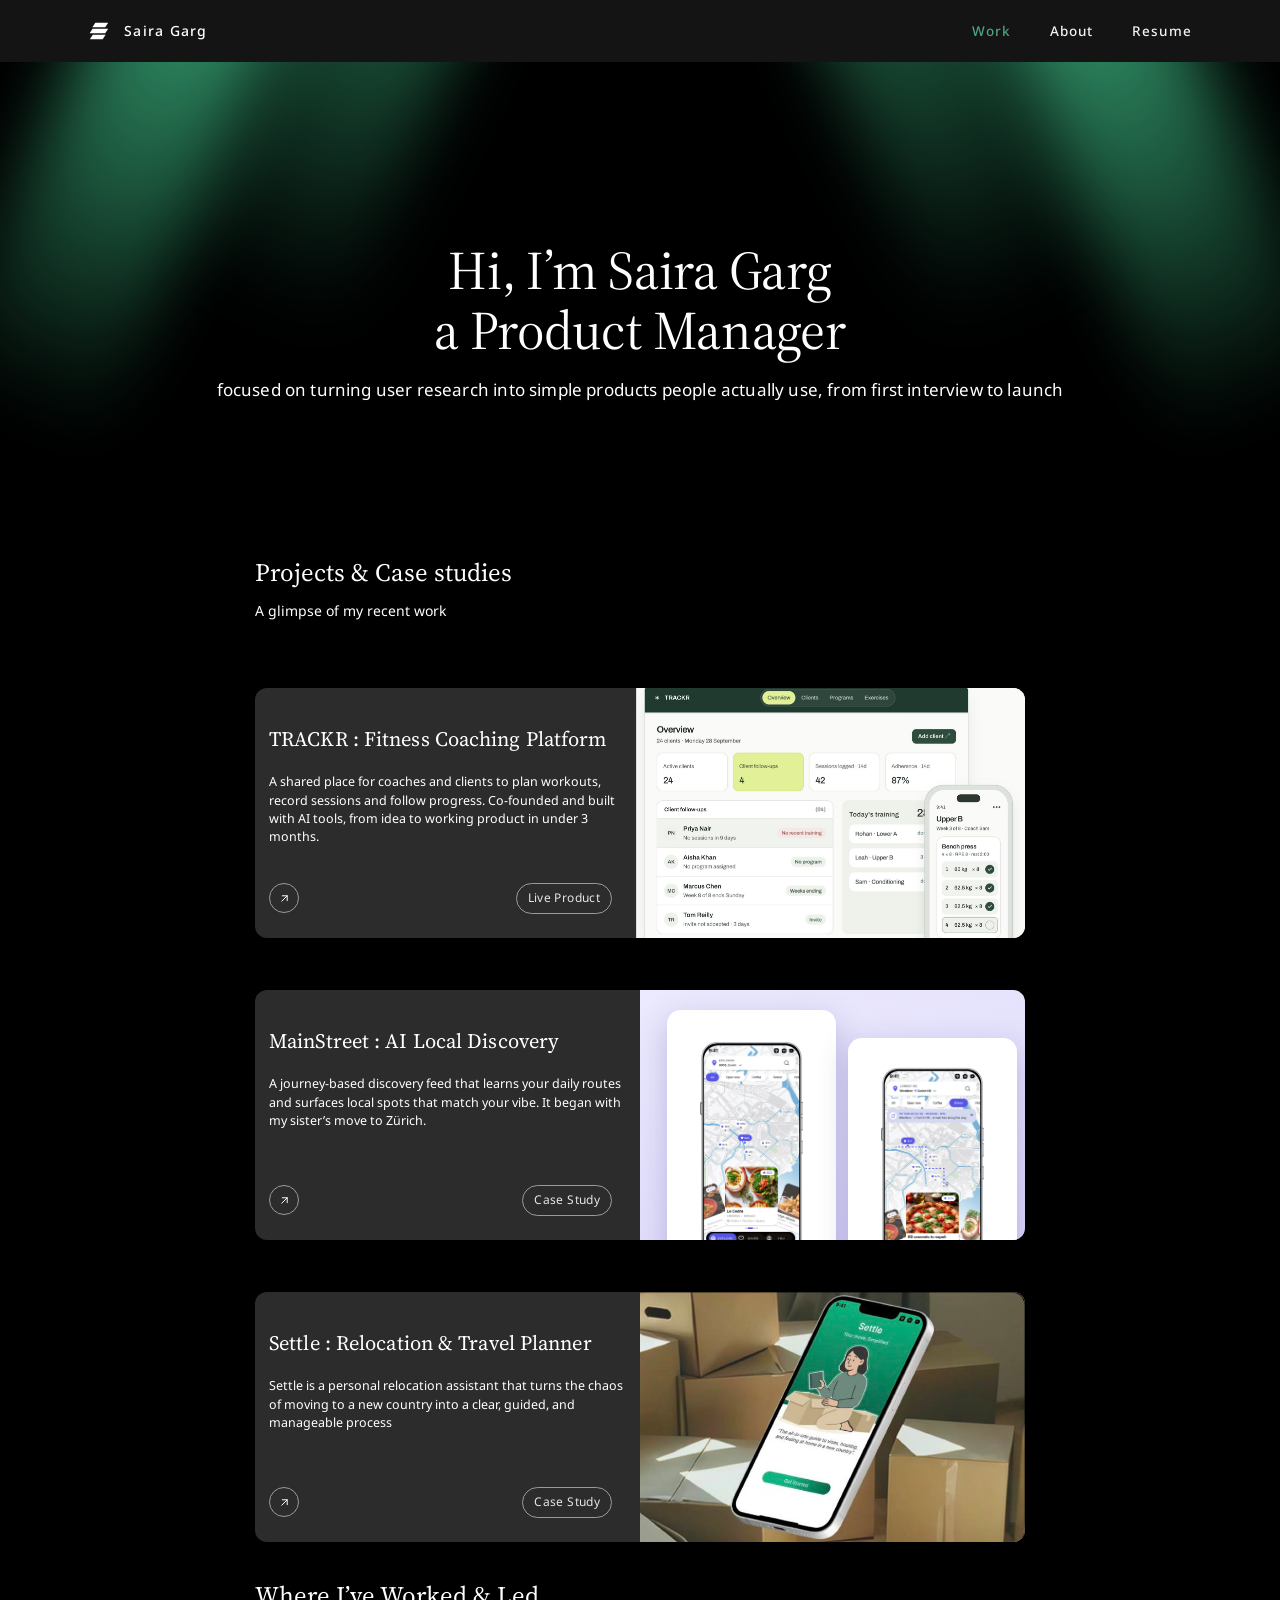
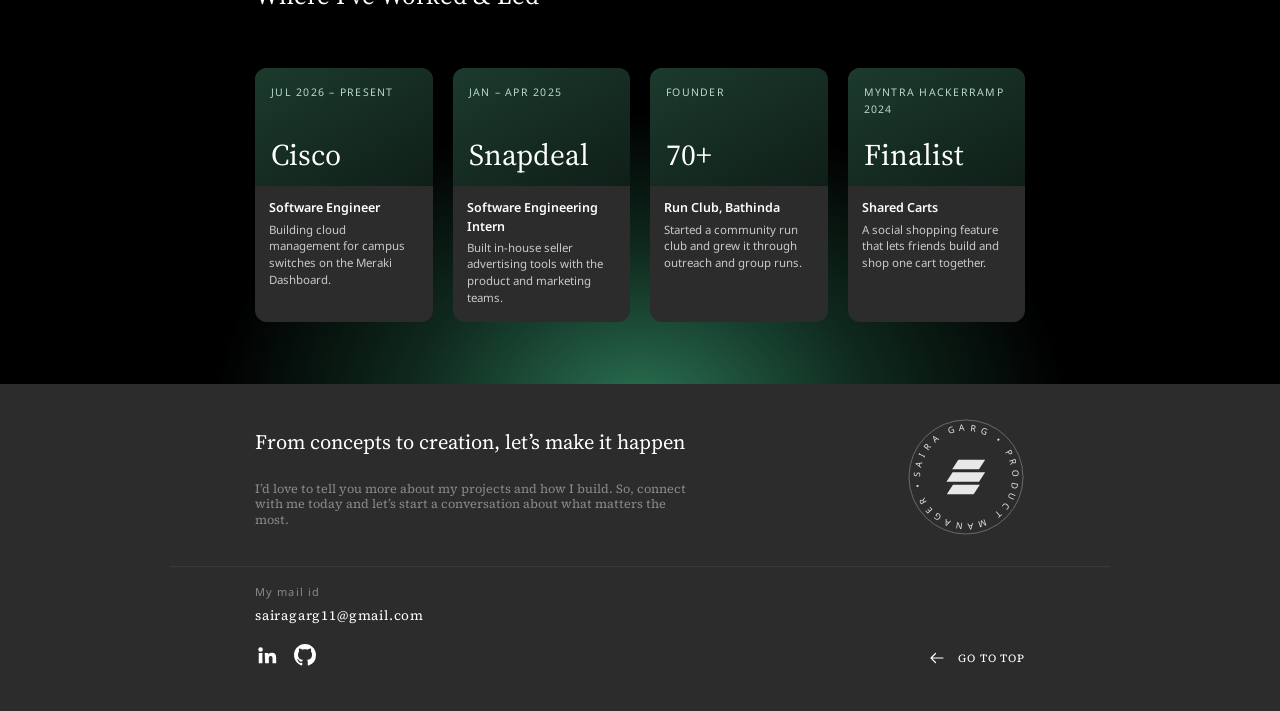
==== index.html @ 76798ad2 "Add Saira Garg portfolio site Co-Authored-By: Claude Sonnet 5.5 <noreply@anthropic.com>" ====
<!doctype html>
<html lang="en">
<head>
<meta charset="utf-8">
<meta name="viewport" content="width=device-width, initial-scale=1">
<title>Saira Garg — Product Manager</title>
<meta name="description" content="Portfolio of Saira Garg — co-founder of TRACKR and software engineer at Cisco, building products from user research to launch.">
<link rel="preconnect" href="https://fonts.googleapis.com">
<link rel="preconnect" href="https://fonts.gstatic.com" crossorigin>
<link href="https://fonts.googleapis.com/css2?family=Noto+Sans:wght@400;500;600;700&family=Source+Serif+4:opsz,wght@8..60,400;8..60,500&display=swap" rel="stylesheet">
<link rel="stylesheet" href="styles.css">
</head>
<body id="top">
<header class="nav">
  <a class="brand" href="index.html" aria-label="Saira Garg — home"><svg viewBox="0 0 24 24" fill="currentColor" aria-hidden="true"><path d="M8 3h14l-3.2 5H4.8z"/><path d="M5 9.5h17l-3.2 5H1.8z"/><path d="M5.2 16h14l-3.2 5H2z"/></svg><span>Saira Garg</span></a>
  <nav class="nav-links" aria-label="Primary">
    <a href="index.html#work" aria-current="page">Work</a>
    <a href="about.html">About</a>
    <a href="about.html#experience">Resume</a>
  </nav>
</header>

<section class="hero">
  <span class="glow l1"></span><span class="glow l2"></span><span class="glow r1"></span><span class="glow r2"></span>
  <h1>Hi, I’m Saira Garg<br>a Product Manager</h1>
  <p>focused on turning user research into simple products people actually use, from first interview to launch</p>
</section>

<main>
  <section class="wrap" id="work">
    <h2 class="section-title">Projects &amp; Case studies</h2>
    <p class="section-sub">A glimpse of my recent work</p>
    <div class="cards">
    <article class="card">
      <div class="card-body">
        <h3>TRACKR : Fitness Coaching Platform</h3>
        <p>A shared place for coaches and clients to plan workouts, record sessions and follow progress. Co-founded and built with AI tools, from idea to working product in under 3 months.</p>
        <div class="card-actions">
          <a class="round" href="trackr.html" aria-label="Open the TRACKR case study"><svg viewBox="0 0 24 24" fill="none" stroke="currentColor" stroke-width="1.8" stroke-linecap="round" stroke-linejoin="round" aria-hidden="true"><path d="M7 17 17 7M8 7h9v9"/></svg></a>
          <a class="pill" href="https://trackrdaily.com" target="_blank" rel="noopener">Live Product</a>
        </div>
      </div>
      <a class="card-media trackr" href="trackr.html" tabindex="-1" aria-hidden="true"><img src="assets/trackr/product.jpg" alt=""></a>
    </article>

    <article class="card">
      <div class="card-body">
        <h3>MainStreet : AI Local Discovery</h3>
        <p>A journey-based discovery feed that learns your daily routes and surfaces local spots that match your vibe. It began with my sister’s move to Zürich.</p>
        <div class="card-actions">
          <a class="round" href="mainstreet.html" aria-label="Open the MainStreet case study"><svg viewBox="0 0 24 24" fill="none" stroke="currentColor" stroke-width="1.8" stroke-linecap="round" stroke-linejoin="round" aria-hidden="true"><path d="M7 17 17 7M8 7h9v9"/></svg></a>
          <a class="pill" href="mainstreet.html">Case Study</a>
        </div>
      </div>
      <a class="card-media ms" href="mainstreet.html" tabindex="-1" aria-hidden="true"><img src="assets/mainstreet/hifi-new-1.jpeg" alt=""><img src="assets/mainstreet/hifi-new-2.jpeg" alt=""></a>
    </article>
    <article class="card">
      <div class="card-body">
        <h3>Settle : Relocation &amp; Travel Planner</h3>
        <p>Settle is a personal relocation assistant that turns the chaos of moving to a new country into a clear, guided, and manageable process</p>
        <div class="card-actions">
          <a class="round" href="settle.html" aria-label="Open the Settle case study"><svg viewBox="0 0 24 24" fill="none" stroke="currentColor" stroke-width="1.8" stroke-linecap="round" stroke-linejoin="round" aria-hidden="true"><path d="M7 17 17 7M8 7h9v9"/></svg></a>
          <a class="pill" href="settle.html">Case Study</a>
        </div>
      </div>
      <a class="card-media " href="settle.html" tabindex="-1" aria-hidden="true"><img src="assets/home/settle-card.jpg" alt=""></a>
    </article>

    </div>
  </section>

  <section class="lower">
    <div class="wrap">
      <h2 class="section-title">Where I’ve Worked &amp; Led</h2>
      <div class="tiles">
      <div class="tile"><div class="tile-top"><span class="tag">Jul 2026 – Present</span><span class="big">Cisco</span></div><div class="tile-body"><b>Software Engineer</b><span>Building cloud management for campus switches on the Meraki Dashboard.</span></div></div>

      <div class="tile"><div class="tile-top"><span class="tag">Jan – Apr 2025</span><span class="big">Snapdeal</span></div><div class="tile-body"><b>Software Engineering Intern</b><span>Built in-house seller advertising tools with the product and marketing teams.</span></div></div>

      <div class="tile"><div class="tile-top"><span class="tag">Founder</span><span class="big">70+</span></div><div class="tile-body"><b>Run Club, Bathinda</b><span>Started a community run club and grew it through outreach and group runs.</span></div></div>

      <div class="tile"><div class="tile-top"><span class="tag">Myntra HackerRamp 2024</span><span class="big">Finalist</span></div><div class="tile-body"><b>Shared Carts</b><span>A social shopping feature that lets friends build and shop one cart together.</span></div></div>

      </div>
    </div>
  </section>
</main>
<footer class="footer">
  <div class="footer-top">
    <div>
      <h2>From concepts to creation, let’s make it happen</h2>
      <p>I’d love to tell you more about my projects and how I build. So, connect with me today and let’s start a conversation about what matters the most.</p>
    </div>
    <div class="badge" aria-hidden="true">
      <svg class="ring" viewBox="0 0 120 120">
        <defs><path id="circ" d="M60,60 m-47,0 a47,47 0 1,1 94,0 a47,47 0 1,1 -94,0"/></defs>
        <circle cx="60" cy="60" r="58" fill="none" stroke="#6b6b6b" stroke-width="1"/>
        <text font-family="Noto Sans, sans-serif" font-size="9" fill="#e8e8e8"><textPath href="#circ" textLength="288" lengthAdjust="spacing">SAIRA GARG • PRODUCT MANAGER •</textPath></text>
      </svg>
      <svg class="mark" viewBox="0 0 24 24" fill="#e8e8e8"><path d="M8 3h14l-3.2 5H4.8z"/><path d="M5 9.500h17l-3.200 5H1.800z"/><path d="M5.200 16h14l-3.200 5H2z"/></svg>
    </div>
  </div>
  <hr class="footer-rule">
  <div class="footer-bottom">
    <div>
      <div class="mail-label">My mail id</div>
      <a class="mail" href="mailto:sairagarg11@gmail.com">sairagarg11@gmail.com</a>
      <div class="socials">
        <a href="https://www.linkedin.com/in/saira-garg" target="_blank" rel="noopener" aria-label="LinkedIn"><svg viewBox="0 0 24 24" aria-hidden="true"><path d="M4.98 3.5a2.5 2.5 0 1 1 0 5 2.5 2.5 0 0 1 0-5zM3 9.75h4V21H3zM9.5 9.75h3.8v1.6h.06c.53-1 1.83-1.9 3.76-1.9 4 0 4.88 2.4 4.88 5.9V21h-4v-5c0-1.3-.03-2.9-1.9-2.9s-2.1 1.4-2.1 2.8V21h-4z"/></svg></a>
        <a href="https://github.com/SAIRAGARG" target="_blank" rel="noopener" aria-label="GitHub"><svg viewBox="0 0 16 16" aria-hidden="true"><path d="M8 0C3.58 0 0 3.58 0 8c0 3.54 2.29 6.53 5.47 7.59.4.07.55-.17.55-.38 0-.19-.01-.82-.01-1.49-2.01.37-2.53-.49-2.69-.94-.09-.23-.48-.94-.82-1.13-.28-.15-.68-.52-.01-.53.63-.01 1.08.58 1.23.82.72 1.21 1.87.87 2.33.66.07-.52.28-.87.51-1.07-1.78-.2-3.64-.89-3.64-3.95 0-.87.31-1.59.82-2.15-.08-.2-.36-1.02.08-2.12 0 0 .67-.21 2.2.82.64-.18 1.32-.27 2-.27.68 0 1.36.09 2 .27 1.53-1.04 2.2-.82 2.2-.82.44 1.1.16 1.92.08 2.12.51.56.82 1.27.82 2.15 0 3.07-1.87 3.75-3.65 3.95.29.25.54.73.54 1.48 0 1.07-.01 1.93-.01 2.2 0 .21.15.46.55.38A8.013 8.013 0 0016 8c0-4.420-3.580-8-8-8z"/></svg></a>
      </div>
    </div>
    <a class="totop" href="#top"><svg viewBox="0 0 24 24" fill="none" stroke="currentColor" stroke-width="1.6" stroke-linecap="round" stroke-linejoin="round" aria-hidden="true"><path d="M20 12H4M10 6l-6 6 6 6"/></svg><span>GO TO TOP</span></a>
  </div>
</footer>
</body>
</html>
---- styles.css ----
/* Saira Garg — portfolio. Dark, serif-headed, green-glow layout. */
:root {
  --bg: #000;
  --nav: #141414;
  --panel: #2c2c2c;
  --panel-2: #232323;
  --line: #3a3a3a;
  --text: #fff;
  --muted: #a3a3a3;
  --dim: #8a8a8a;
  --green: #2f8f66;
  --green-soft: #4fae86;
  --link: #6f9bf2;
  --serif: "Source Serif 4", "Iowan Old Style", Georgia, serif;
  --sans: "Noto Sans", "Helvetica Neue", Arial, sans-serif;
  --col: 856px;
  --card: 770px;
}

* { box-sizing: border-box; }
html { scroll-behavior: smooth; }
body {
  margin: 0;
  background: var(--bg);
  color: var(--text);
  font-family: var(--sans);
  font-size: 15px;
  line-height: 1.55;
  -webkit-font-smoothing: antialiased;
  overflow-x: hidden;
}
img { max-width: 100%; height: auto; display: block; }
a { color: inherit; text-decoration: none; }
h1, h2, h3, h4 { font-family: var(--serif); font-weight: 400; margin: 0; }
p { margin: 0; }

/* ---------- Nav ---------- */
.nav {
  position: sticky; top: 0; z-index: 50;
  height: 62px; padding: 0 88px;
  display: flex; align-items: center; justify-content: space-between;
  background: var(--nav);
}
.brand { display: flex; align-items: center; gap: 14px; font-size: 14px; letter-spacing: .09em; font-weight: 500; }
.brand svg { width: 22px; height: 22px; }
.nav-links { display: flex; gap: 38px; font-size: 13.5px; letter-spacing: .09em; font-weight: 500; }
.nav-links a { opacity: .95; transition: color .15s; }
.nav-links a:hover, .nav-links a[aria-current="page"] { color: var(--green-soft); }

/* ---------- Home hero ---------- */
.hero {
  position: relative; text-align: center;
  padding: 178px 24px 150px;
  overflow: hidden;
}
.glow {
  position: absolute; top: -170px; width: 170px; height: 600px;
  background: linear-gradient(180deg, #3fb884 0%, rgba(52,158,112,.7) 40%, rgba(47,143,102,0) 90%);
  filter: blur(34px); opacity: .9; pointer-events: none;
}
.glow.l1 { left: 2%;  transform: rotate(24deg); }
.glow.l2 { left: 19%; transform: rotate(24deg); height: 470px; opacity: .55; }
.glow.r1 { right: 2%;  transform: rotate(-24deg); }
.glow.r2 { right: 19%; transform: rotate(-24deg); height: 470px; opacity: .55; }
.hero h1 { position: relative; font-size: 54px; line-height: 1.12; letter-spacing: -.005em; }
.hero p { position: relative; margin-top: 16px; font-size: 17px; letter-spacing: .01em; }

/* ---------- Home sections ---------- */
.wrap { width: min(var(--card), calc(100% - 48px)); margin: 0 auto; }
.section-title { font-size: 25px; }
.section-sub { margin-top: 8px; font-size: 14px; }

.cards { display: grid; gap: 52px; margin-top: 66px; }
.card {
  display: grid; grid-template-columns: 1fr 1fr;
  min-height: 250px; border-radius: 12px; overflow: hidden;
  background: var(--panel);
}
.card-body { padding: 36px 14px 24px 14px; display: flex; flex-direction: column; }
.card-body h3 { font-size: 20.5px; letter-spacing: .005em; }
.card-body p { margin-top: 18px; font-size: 12.5px; line-height: 1.45; max-width: 360px; }
.card-actions { margin-top: auto; padding-top: 24px; display: flex; align-items: center; justify-content: space-between; padding-right: 14px; }
.round {
  width: 30px; height: 30px; border-radius: 50%;
  border: 1px solid #9a9a9a; display: grid; place-items: center;
  transition: background .15s, border-color .15s;
}
.round svg { width: 13px; height: 13px; }
.round:hover { background: var(--green); border-color: var(--green); }
.pill {
  border: 1px solid #9a9a9a; border-radius: 999px;
  padding: 5px 11px; font-size: 12px; letter-spacing: .03em; color: #e6e6e6;
  transition: background .15s, border-color .15s;
}
.pill:hover { background: var(--green); border-color: var(--green); color: #fff; }
.card-media { position: relative; min-height: 250px; background: #e9dfd2; }
.card-media img { position: absolute; inset: 0; width: 100%; height: 100%; object-fit: cover; }
.card-media.trackr { background: #f3f4ee; }
.card-media.trackr img { object-fit: cover; object-position: 12% 18%; transform: scale(1.02); }

.lower { position: relative; padding: 34px 0 62px; }
.lower::before {
  content: ""; position: absolute; left: 0; right: 0; bottom: 0; height: 520px;
  background: radial-gradient(ellipse 46% 78% at 50% 104%, rgba(55,150,108,.75) 0%, rgba(40,110,80,.38) 38%, rgba(0,0,0,0) 72%);
  pointer-events: none;
}
.tiles { position: relative; display: grid; grid-template-columns: repeat(4, 1fr); gap: 20px; margin-top: 54px; }
.tile { border-radius: 12px; overflow: hidden; background: var(--panel); display: flex; flex-direction: column; }
.tile-top {
  height: 118px; padding: 16px; display: flex; flex-direction: column; justify-content: space-between;
  background: linear-gradient(150deg, #1c3a2d 0%, #0f1f18 100%);
}
.tile-top .big { font-family: var(--serif); font-size: 30px; line-height: 1; }
.tile-top .tag { font-size: 10.5px; letter-spacing: .12em; text-transform: uppercase; color: #b9d8c8; }
.tile-body { padding: 13px 14px 16px; font-size: 11.5px; line-height: 1.45; }
.tile-body b { display: block; font-size: 12.5px; font-weight: 600; margin-bottom: 4px; }
.tile-body span { color: #c9c9c9; }

/* ---------- Footer ---------- */
.footer { background: var(--panel); position: relative; }
.footer-top {
  width: min(var(--card), calc(100% - 48px)); margin: 0 auto;
  padding: 34px 0 30px; display: flex; align-items: center; justify-content: space-between; gap: 24px;
}
.footer h2 { font-size: 20.5px; }
.footer-top p { margin-top: 22px; font-family: var(--serif); font-size: 12.5px; line-height: 1.25; color: var(--dim); max-width: 440px; }
.badge { width: 118px; height: 118px; flex: none; position: relative; }
.badge .ring { width: 100%; height: 100%; animation: spin 18s linear infinite; }
.badge .mark { position: absolute; inset: 0; margin: auto; width: 46px; height: 46px; }
@keyframes spin { to { transform: rotate(360deg); } }
@media (prefers-reduced-motion: reduce) { .badge .ring { animation: none; } html { scroll-behavior: auto; } }
.footer-rule { width: min(940px, calc(100% - 48px)); margin: 0 auto; border: 0; border-top: 1px solid var(--line); }
.footer-bottom {
  width: min(var(--card), calc(100% - 48px)); margin: 0 auto;
  padding: 16px 0 44px; display: flex; align-items: flex-end; justify-content: space-between;
}
.mail-label { font-size: 11px; letter-spacing: .1em; color: var(--dim); }
.mail { display: inline-block; margin-top: 6px; font-family: var(--serif); font-size: 13.5px; letter-spacing: .06em; }
.mail:hover { color: var(--green-soft); }
.socials { display: flex; gap: 14px; margin-top: 16px; }
.socials a { width: 24px; height: 24px; display: grid; place-items: center; }
.socials svg { width: 22px; height: 22px; fill: #fff; transition: fill .15s; }
.socials a:hover svg { fill: var(--green-soft); }
.totop { display: flex; align-items: center; gap: 12px; font-family: var(--serif); font-size: 11px; letter-spacing: .08em; }
.totop svg { width: 18px; height: 18px; }
.totop:hover { color: var(--green-soft); }

/* ---------- Case study ---------- */
.case { position: relative; padding: 54px 0 110px; }
.goback {
  position: absolute; left: 50px; top: 58px;
  display: flex; align-items: center; gap: 12px;
  font-size: 11px; letter-spacing: .1em; font-weight: 500;
}
.goback svg { width: 18px; height: 18px; }
.goback:hover { color: var(--green-soft); }
.col { width: min(var(--col), calc(100% - 48px)); margin: 0 auto; }
.case h1 { font-size: 33px; letter-spacing: .005em; }
.case .lede { margin-top: 26px; font-size: 18px; line-height: 1.4; color: var(--dim); }
.case .cover { margin-top: 38px; }
.case h2 { font-size: 25px; margin-top: 62px; margin-bottom: 44px; }
.case h3 { font-size: 19px; margin-top: 22px; margin-bottom: 22px; }
.case p + p { margin-top: 20px; }
.case ul { margin: 0; padding-left: 22px; }
.case li { padding-left: 2px; }
.case figure { margin: 22px 0 0; }
.case figure img { width: 100%; border-radius: 14px; }
.case figure.sharp img { border-radius: 0; }
.case figure.narrow { width: 88%; margin-left: auto; margin-right: auto; }
.case figcaption, .case .caption { margin-top: 14px; font-size: 15px; }
.case a.t, .case .t { color: var(--link); }
.case a.t:hover { text-decoration: underline; }
.jump {
  display: inline-flex; align-items: center; gap: 14px; margin-top: 18px;
  background: var(--panel); border-radius: 999px; padding: 8px 14px 8px 16px;
  font-size: 9.5px; letter-spacing: .12em; font-weight: 500; text-transform: uppercase;
  transition: background .15s;
}
.jump svg { width: 16px; height: 16px; }
.jump:hover { background: var(--green); }

.boxes { display: grid; grid-template-columns: repeat(2, 226px); gap: 26px 36px; justify-content: center; margin: 30px 0 26px; }
.box {
  border: 1px dashed #b5b5b5; border-radius: 14px; padding: 12px 22px 14px;
  background: linear-gradient(180deg, #5f5f5f, #6e6e6e); font-size: 17px; line-height: 1.45;
}
.box b { display: block; font-weight: 400; text-align: center; }
.box ul { padding-left: 40px; }

.table { width: 100%; border-collapse: separate; border-spacing: 0; margin-top: 20px; background: #fff; color: #111; border-radius: 16px; overflow: hidden; font-size: 15.5px; }
.table th, .table td { text-align: left; padding: 12px 14px; border-bottom: 1px solid #d6d6d6; border-right: 1px solid #d6d6d6; }
.table th { font-weight: 700; font-size: 16.5px; }
.table tr > *:last-child { border-right: 0; }
.table tr:last-child > * { border-bottom: 0; }

.notes { display: flex; flex-wrap: wrap; justify-content: center; gap: 30px 22px; margin-top: 6px; }
.note {
  position: relative; width: 262px; min-height: 184px; padding: 14px 24px 26px; border-radius: 6px;
  font-size: 15px; line-height: 1.38;
  clip-path: polygon(0 0, 100% 0, 100% calc(100% - 32px), calc(100% - 32px) 100%, 0 100%);
}
.note::after { content: ""; position: absolute; right: 0; bottom: 0; width: 32px; height: 32px; background: #3b3b3b; clip-path: polygon(0 0, 100% 0, 0 100%); }
.note b { display: block; font-weight: 400; margin-bottom: 22px; }
.note.blue { background: #477ce0; } .note.red { background: #db625c; } .note.green { background: #54a965; }
.note.purple { background: #ab27d6; } .note.orange { background: #e69d57; }
.note.sage { background: #2f6b50; } .note.slate { background: #3d5a80; } .note.clay { background: #b0603f; } .note.plum { background: #6b4a8a; } .note.gold { background: #a8842c; }

.a11y { display: grid; grid-template-columns: 1fr 1fr; gap: 26px 36px; margin-top: 4px; }
.a11y h4 { font-family: var(--sans); font-size: 17px; text-align: center; margin-bottom: 18px; }
.a11y .panel { background: #252525; border-radius: 12px; padding: 16px 26px 20px; font-size: 15.5px; line-height: 1.38; height: calc(100% - 44px); }
.a11y .panel p + p { margin-top: 20px; }
.a11y em { font-style: normal; color: var(--green-soft); }

.band-title { margin: 62px 0 34px; font-family: var(--serif); font-size: 19px; }

/* TRACKR-specific pieces (same visual language) */
.stats { display: grid; grid-template-columns: repeat(4, 1fr); gap: 16px; margin-top: 8px; }
.stat { background: #252525; border-radius: 12px; padding: 18px 18px 20px; }
.stat b { display: block; font-family: var(--serif); font-weight: 400; font-size: 32px; line-height: 1.1; color: var(--green-soft); }
.stat span { display: block; margin-top: 8px; font-size: 13px; color: #d5d5d5; line-height: 1.4; }
.pillars { display: grid; grid-template-columns: repeat(3, 1fr); gap: 18px; margin-top: 26px; }
.pillar { background: #252525; border-radius: 12px; padding: 18px 20px 22px; font-size: 14.5px; line-height: 1.45; }
.pillar i { display: block; font-style: normal; font-family: var(--serif); font-size: 26px; color: var(--green-soft); margin-bottom: 10px; }
.pillar b { display: block; font-weight: 600; margin-bottom: 8px; font-size: 15px; }
.replace { margin-top: 26px; border-radius: 14px; overflow: hidden; border: 1px solid var(--line); }
.replace div { display: grid; grid-template-columns: 1fr 28px 1fr; gap: 12px; align-items: center; padding: 14px 18px; border-bottom: 1px solid var(--line); font-size: 14.5px; }
.replace div:last-child { border-bottom: 0; }
.replace s { color: var(--dim); text-decoration-color: #666; }
.replace i { font-style: normal; color: var(--green-soft); text-align: center; }
.browser { border-radius: 14px; overflow: hidden; background: #f6f6f1; }
.browser img { border-radius: 0 !important; }

/* ---------- About ---------- */
.about-top { width: min(770px, calc(100% - 48px)); margin: 0 auto; padding: 88px 0 48px; display: grid; grid-template-columns: 286px 1fr; gap: 26px; align-items: center; }
.portrait {
  aspect-ratio: 286 / 352; background: linear-gradient(160deg, #1f4636 0%, #0d1b15 100%);
  display: grid; place-items: center; position: relative; overflow: hidden;
}
.portrait img { position: absolute; inset: 0; width: 100%; height: 100%; object-fit: cover; }
.portrait svg { width: 96px; height: 96px; opacity: .9; }
.about-top h1 { font-size: 33px; }
.about-top p { margin-top: 20px; font-size: 13.5px; line-height: 1.45; max-width: 440px; }
.approach { background: var(--panel); padding: 30px 0 62px; }
.approach h2 { font-size: 24px; }
.approach .split { margin-top: 22px; font-family: var(--serif); font-size: 18px; line-height: 1.2; }
.approach p { margin-top: 30px; font-size: 13.5px; line-height: 1.5; }
.about-block { width: min(770px, calc(100% - 48px)); margin: 0 auto; padding: 56px 0 0; }
.about-block:last-of-type { padding-bottom: 90px; }
.about-block h2 { font-size: 24px; margin-bottom: 28px; }
.xp { display: grid; grid-template-columns: 170px 1fr; gap: 8px 26px; padding: 20px 0; border-top: 1px solid var(--line); }
.xp:last-child { border-bottom: 1px solid var(--line); }
.xp .when { font-size: 12px; letter-spacing: .08em; text-transform: uppercase; color: var(--dim); padding-top: 4px; }
.xp h3 { font-size: 19px; }
.xp h3 span { font-family: var(--sans); font-size: 13px; color: var(--green-soft); margin-left: 8px; }
.xp p { margin-top: 8px; font-size: 13.5px; color: #dcdcdc; }
.chips { display: flex; flex-wrap: wrap; gap: 8px; }
.chips span { border: 1px solid #5a5a5a; border-radius: 999px; padding: 5px 12px; font-size: 12.5px; color: #e4e4e4; }
.skillrow { display: grid; grid-template-columns: 170px 1fr; gap: 26px; padding: 14px 0; }
.skillrow .when { font-size: 12px; letter-spacing: .08em; text-transform: uppercase; color: var(--dim); padding-top: 7px; }

/* ---------- Responsive ---------- */
@media (max-width: 1100px) { .goback { position: static; width: min(var(--col), calc(100% - 48px)); margin: 0 auto 26px; } .case { padding-top: 34px; } }
@media (max-width: 820px) {
  .nav { padding: 0 20px; } .nav-links { gap: 22px; }
  .hero { padding: 120px 20px 100px; } .hero h1 { font-size: 38px; } .hero p { font-size: 15px; }
  .glow { width: 130px; height: 380px; } .glow.l2, .glow.r2 { display: none; }
  .card { grid-template-columns: 1fr; } .card-media { min-height: 220px; order: -1; }
  .card-body { padding: 24px 18px 20px; } .card-actions { padding-right: 0; }
  .tiles { grid-template-columns: 1fr 1fr; }
  .footer-top { flex-direction: column; align-items: flex-start; }
  .boxes { grid-template-columns: 1fr 1fr; } .box { font-size: 15px; padding: 12px 12px 14px; } .box ul { padding-left: 24px; }
  .a11y, .pillars { grid-template-columns: 1fr; } .stats { grid-template-columns: 1fr 1fr; }
  .a11y .panel { height: auto; }
  .table { font-size: 13px; } .table th { font-size: 13.5px; } .table th, .table td { padding: 9px 8px; }
  .replace div { grid-template-columns: 1fr; gap: 4px; } .replace i { display: none; }
  .case h1 { font-size: 27px; } .case .lede { font-size: 16px; }
  .case figure.narrow { width: 100%; }
  .about-top { grid-template-columns: 1fr; padding-top: 48px; } .portrait { max-width: 260px; }
  .xp, .skillrow { grid-template-columns: 1fr; gap: 6px; }
}
@media (max-width: 480px) { .tiles { grid-template-columns: 1fr; } .note { width: 100%; } .nav-links { gap: 16px; font-size: 12.5px; } .brand span { display: none; } }

/* ---------- v2: rebuilt Settle pieces ---------- */
.survey { margin-top: 22px; background: #1d1d1d; border-radius: 16px; padding: 18px 16px 16px; display: grid; grid-template-columns: repeat(4, 1fr); gap: 14px; }
.chart h4 { font-family: var(--sans); font-size: 11.5px; font-weight: 600; line-height: 1.3; min-height: 46px; margin-bottom: 8px; }
.chart .plot { background: #fff; border-radius: 4px; padding: 26px 10px 6px; }
.chart .bars { height: 170px; display: grid; grid-template-columns: repeat(5, 1fr); gap: 6px; align-items: end; border-bottom: 1px solid #cfcfcf; }
.chart .bars i { display: block; position: relative; border-radius: 3px 3px 0 0; min-height: 1px; }
.chart .bars i::before { content: attr(data-v); position: absolute; top: -17px; left: 0; right: 0; text-align: center; font-style: normal; font-size: 10.5px; color: #333; }
.chart .bars i:nth-child(1) { background: #86dde6; } .chart .bars i:nth-child(2) { background: #62b6d6; }
.chart .bars i:nth-child(3) { background: #3f86b8; } .chart .bars i:nth-child(4) { background: #536c9f; } .chart .bars i:nth-child(5) { background: #63548f; }
.chart .x { display: grid; grid-template-columns: repeat(5, 1fr); gap: 6px; text-align: center; font-size: 10.5px; color: #333; padding-top: 4px; }
.chart small { display: block; margin-top: 8px; font-size: 10.5px; font-weight: 600; }

.persona { width: 88%; margin: 22px auto 0; background: #9c9c9c; border-radius: 16px; padding: 0 22px 0 22px; display: grid; grid-template-columns: 240px 1fr; gap: 18px; color: #1b1b1b; }
.persona .id { background: #e6e6e6; padding: 18px 16px 20px; }
.persona .id img { width: 100%; border-radius: 0 !important; }
.persona dl { margin: 16px 0 0; display: grid; grid-template-columns: 96px 1fr; gap: 9px 6px; font-size: 13px; line-height: 1.35; }
.persona dt { font-weight: 500; letter-spacing: .02em; } .persona dd { margin: 0; }
.persona .traits { display: grid; grid-template-columns: 1fr 1fr; gap: 18px; padding: 18px 0; }
.persona .trait { background: #e6e6e6; border-radius: 8px; padding: 22px 18px 20px; font-size: 11.5px; line-height: 1.4; }
.persona .trait b { display: block; font-size: 13px; margin-bottom: 14px; }
.persona .trait ul { padding-left: 16px; }

.mood { margin-top: 22px; position: relative; display: grid; grid-template-columns: 47% 1fr; align-items: center; }
.mood::before { content: ""; position: absolute; left: 0; right: 0; top: 24%; bottom: 20%; background: linear-gradient(90deg, #3f9d74, #2c7a58); }
.mood img { position: relative; border-radius: 0 !important; }
.mood p { position: relative; padding: 0 16px 0 22px; font-size: 15.5px; line-height: 1.38; }

.protos { margin-top: 22px; display: grid; grid-template-columns: 1fr 1.25fr 1fr; gap: 26px; align-items: center; }
.protos img { width: 100%; border-radius: 13% / 6.2% !important; }
.bubbles { display: grid; gap: 22px; }
.bubble { background: #fff; color: #111; border-radius: 16px; padding: 22px 22px 26px; font-size: 16.5px; line-height: 1.35; position: relative; }
.bubble::after { content: ""; position: absolute; bottom: 0; width: 26px; height: 22px; background: #fff; }
.bubble.l::after { left: -18px; clip-path: polygon(100% 0, 100% 100%, 0 100%); }
.bubble.r::after { right: -18px; clip-path: polygon(0 0, 100% 100%, 0 100%); }

/* ---------- Mainstreet ---------- */
.eyebrow { font-size: 11px; letter-spacing: .14em; text-transform: uppercase; color: var(--green-soft); margin-bottom: 18px; }
.meta { display: grid; grid-template-columns: repeat(3, 1fr); gap: 16px; margin-top: 34px; padding: 18px 0; border-top: 1px solid var(--line); border-bottom: 1px solid var(--line); }
.meta span { display: block; font-size: 10.5px; letter-spacing: .14em; color: var(--dim); margin-bottom: 6px; }
.meta b { font-weight: 400; font-size: 15px; }
.case h2 .num { display: block; font-family: var(--sans); font-size: 12px; letter-spacing: .14em; color: var(--green-soft); margin-bottom: 10px; }
.case h2.tight { margin-bottom: 14px; }
.case .sub { font-family: var(--serif); font-size: 19px; color: #d9d9d9; margin-bottom: 26px; }
.origin { margin-top: 30px; background: #1a2a22; border-left: 3px solid var(--green-soft); border-radius: 0 12px 12px 0; padding: 20px 24px; font-size: 15.5px; line-height: 1.5; }
.grid4 { display: grid; grid-template-columns: repeat(4, 1fr); gap: 16px; margin-top: 26px; }
.grid3 { display: grid; grid-template-columns: repeat(3, 1fr); gap: 16px; margin-top: 26px; }
.grid5 { display: grid; grid-template-columns: repeat(5, 1fr); gap: 12px; margin-top: 8px; }
.grid5 .stat b { font-size: 26px; }
.tool { background: #1d1d1d; border-radius: 14px; padding: 22px; margin-top: 22px; display: grid; grid-template-columns: 1fr 1.1fr; gap: 26px; align-items: start; }
.tool h3 { margin: 0 0 4px; font-size: 22px; }
.tool .kind { font-size: 10.5px; letter-spacing: .14em; color: var(--dim); margin-bottom: 18px; }
.tool h5 { margin: 16px 0 8px; font-family: var(--sans); font-size: 10.5px; letter-spacing: .14em; font-weight: 600; color: var(--green-soft); }
.tool h5.gap { color: #e08a84; }
.tool ul { font-size: 14px; line-height: 1.45; }
.tool .shots { display: flex; gap: 12px; justify-content: center; }
.tool .shots img { max-height: 430px; width: auto; min-width: 0; border-radius: 12px; }
.shots3 { display: grid; grid-template-columns: repeat(3, 1fr); gap: 16px; margin-top: 26px; }
.shots2 { display: grid; grid-template-columns: repeat(2, 1fr); gap: 20px; margin-top: 26px; }
.shots3 figure, .shots2 figure { margin: 0; background: #f4f4f6; border-radius: 14px; overflow: hidden; }
.shots3 img, .shots2 img { border-radius: 0 !important; }
.shots3 figcaption, .shots2 figcaption { margin: 0; padding: 10px 12px; background: #1d1d1d; font-size: 10.5px !important; letter-spacing: .12em; color: #cfcfcf; }
.hifi { display: grid; grid-template-columns: 300px 1fr; gap: 34px; align-items: center; margin-top: 34px; }
.hifi:nth-of-type(even) { grid-template-columns: 1fr 300px; }
.hifi:nth-of-type(even) .shot { order: 2; }
.hifi .shot { background: #fff; border-radius: 16px; overflow: hidden; }
.hifi .shot img { border-radius: 0 !important; }
.hifi .k { font-size: 10.5px; letter-spacing: .14em; color: var(--green-soft); }
.hifi h3 { margin: 8px 0 14px; font-size: 22px; }
.why { margin-top: 8px; }
.why div { display: grid; grid-template-columns: 250px 1fr; gap: 24px; padding: 18px 0; border-top: 1px solid var(--line); font-size: 14.5px; }
.why div:last-child { border-bottom: 1px solid var(--line); }
.why b { font-family: var(--serif); font-weight: 400; font-size: 17px; }
.next { display: flex; justify-content: space-between; align-items: center; margin-top: 70px; padding: 22px 0; border-top: 1px solid var(--line); border-bottom: 1px solid var(--line); }
.next span { font-size: 10.5px; letter-spacing: .14em; color: var(--dim); display: block; margin-bottom: 6px; }
.next b { font-family: var(--serif); font-weight: 400; font-size: 20px; }
.next:hover b { color: var(--green-soft); }
.next svg { width: 22px; height: 22px; transform: rotate(180deg); }
.card-media.ms { background: linear-gradient(160deg, #eceafd, #dcd8fb); display: flex; justify-content: center; gap: 18px; overflow: hidden; }
.card-media.ms img { position: absolute; inset: auto; top: 20px; left: 7%; width: 44%; height: auto; object-fit: contain; border-radius: 14px; box-shadow: 0 10px 30px rgba(60,50,140,.25); }
.card-media.ms img + img { left: 54%; top: 48px; }
.tile-top .big.sm { font-size: 26px; }
@media (max-width: 820px) {
  .survey { grid-template-columns: 1fr 1fr; } .persona { width: 100%; grid-template-columns: 1fr; padding: 0 14px 14px; } .persona .traits { grid-template-columns: 1fr; padding: 0; }
  .mood { grid-template-columns: 1fr; } .mood::before { top: 40%; bottom: 0; } .mood p { padding: 18px 16px; }
  .protos { grid-template-columns: 1fr 1fr; } .bubbles { grid-column: 1 / -1; order: -1; }
  .grid4, .grid3, .grid5 { grid-template-columns: 1fr 1fr; } .tool, .hifi, .hifi:nth-of-type(even) { grid-template-columns: 1fr; } .hifi:nth-of-type(even) .shot { order: 0; }
  .hifi .shot { max-width: 300px; } .shots3 { grid-template-columns: 1fr; } .why div { grid-template-columns: 1fr; gap: 6px; } .meta { grid-template-columns: 1fr; }
}
.cover4 { margin-top: 38px; gap: 14px; }
.cover4 img { border-radius: 14px; background: #fff; }
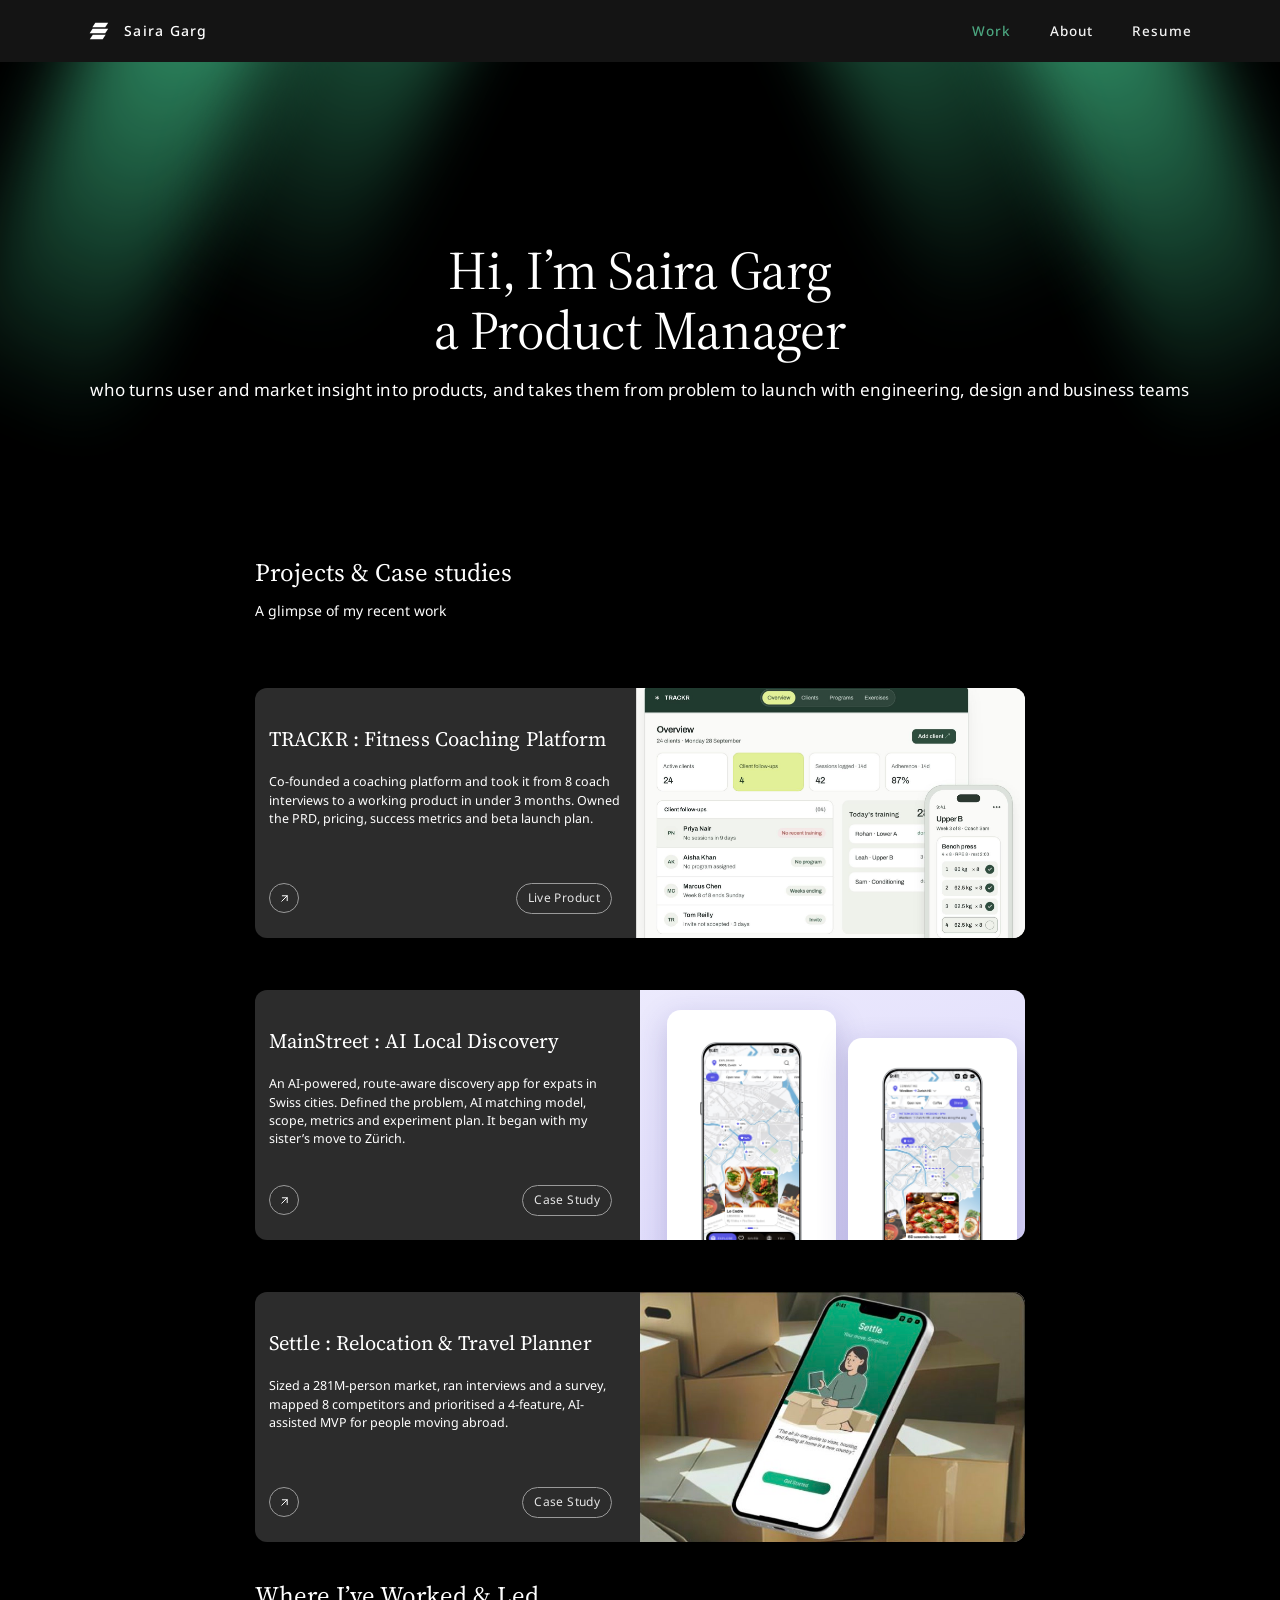
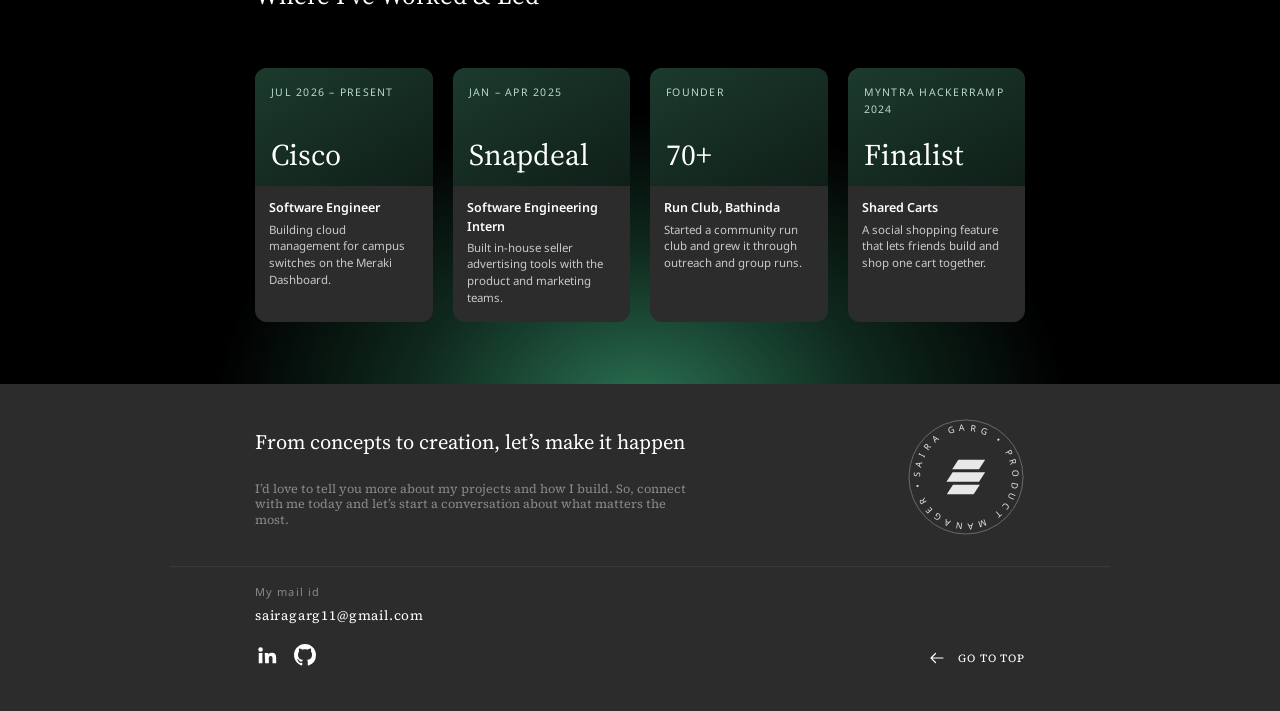
==== commit 0395a9a3: "Reframe case studies around product management Rewrite TRACKR, MainStreet and Settle around problem," ====
--- a/index.html
+++ b/index.html
@@ -23,7 +23,7 @@
 <section class="hero">
   <span class="glow l1"></span><span class="glow l2"></span><span class="glow r1"></span><span class="glow r2"></span>
   <h1>Hi, I’m Saira Garg<br>a Product Manager</h1>
-  <p>focused on turning user research into simple products people actually use, from first interview to launch</p>
+  <p>who turns user and market insight into products, and takes them from problem to launch with engineering, design and business teams</p>
 </section>
 
 <main>
@@ -34,7 +34,7 @@
     <article class="card">
       <div class="card-body">
         <h3>TRACKR : Fitness Coaching Platform</h3>
-        <p>A shared place for coaches and clients to plan workouts, record sessions and follow progress. Co-founded and built with AI tools, from idea to working product in under 3 months.</p>
+        <p>Co-founded a coaching platform and took it from 8 coach interviews to a working product in under 3 months. Owned the PRD, pricing, success metrics and beta launch plan.</p>
         <div class="card-actions">
           <a class="round" href="trackr.html" aria-label="Open the TRACKR case study"><svg viewBox="0 0 24 24" fill="none" stroke="currentColor" stroke-width="1.8" stroke-linecap="round" stroke-linejoin="round" aria-hidden="true"><path d="M7 17 17 7M8 7h9v9"/></svg></a>
           <a class="pill" href="https://trackrdaily.com" target="_blank" rel="noopener">Live Product</a>
@@ -46,7 +46,7 @@
     <article class="card">
       <div class="card-body">
         <h3>MainStreet : AI Local Discovery</h3>
-        <p>A journey-based discovery feed that learns your daily routes and surfaces local spots that match your vibe. It began with my sister’s move to Zürich.</p>
+        <p>An AI-powered, route-aware discovery app for expats in Swiss cities. Defined the problem, AI matching model, scope, metrics and experiment plan. It began with my sister’s move to Zürich.</p>
         <div class="card-actions">
           <a class="round" href="mainstreet.html" aria-label="Open the MainStreet case study"><svg viewBox="0 0 24 24" fill="none" stroke="currentColor" stroke-width="1.8" stroke-linecap="round" stroke-linejoin="round" aria-hidden="true"><path d="M7 17 17 7M8 7h9v9"/></svg></a>
           <a class="pill" href="mainstreet.html">Case Study</a>
@@ -57,7 +57,7 @@
     <article class="card">
       <div class="card-body">
         <h3>Settle : Relocation &amp; Travel Planner</h3>
-        <p>Settle is a personal relocation assistant that turns the chaos of moving to a new country into a clear, guided, and manageable process</p>
+        <p>Sized a 281M-person market, ran interviews and a survey, mapped 8 competitors and prioritised a 4-feature, AI-assisted MVP for people moving abroad.</p>
         <div class="card-actions">
           <a class="round" href="settle.html" aria-label="Open the Settle case study"><svg viewBox="0 0 24 24" fill="none" stroke="currentColor" stroke-width="1.8" stroke-linecap="round" stroke-linejoin="round" aria-hidden="true"><path d="M7 17 17 7M8 7h9v9"/></svg></a>
           <a class="pill" href="settle.html">Case Study</a>
--- a/styles.css
+++ b/styles.css
@@ -370,3 +370,15 @@
 }
 .cover4 { margin-top: 38px; gap: 14px; }
 .cover4 img { border-radius: 14px; background: #fff; }
+
+/* ---------- v3: PM framing ---------- */
+.tldr { display: grid; grid-template-columns: repeat(3, 1fr); gap: 16px; margin-top: 28px; }
+.tldr > div { background: #1a2a22; border-radius: 12px; padding: 16px 18px 18px; }
+.tldr span { display: block; font-size: 10.5px; letter-spacing: .14em; text-transform: uppercase; color: var(--green-soft); margin-bottom: 8px; }
+.tldr p { font-size: 14px; line-height: 1.45; }
+.flag { margin: 0 0 14px; font-size: 12.5px; color: var(--dim); font-style: italic; }
+.case .stats { margin-top: 26px; }
+.cover4 figure { margin: 0; }
+.cover4 figcaption { margin-top: 8px !important; font-size: 12.5px !important; color: #cfcfcf; }
+@media (max-width: 820px) { .tldr { grid-template-columns: 1fr; } }
+.case .pillars + p, .case .notes + p, .case .table + p:not(.caption) { margin-top: 22px; }
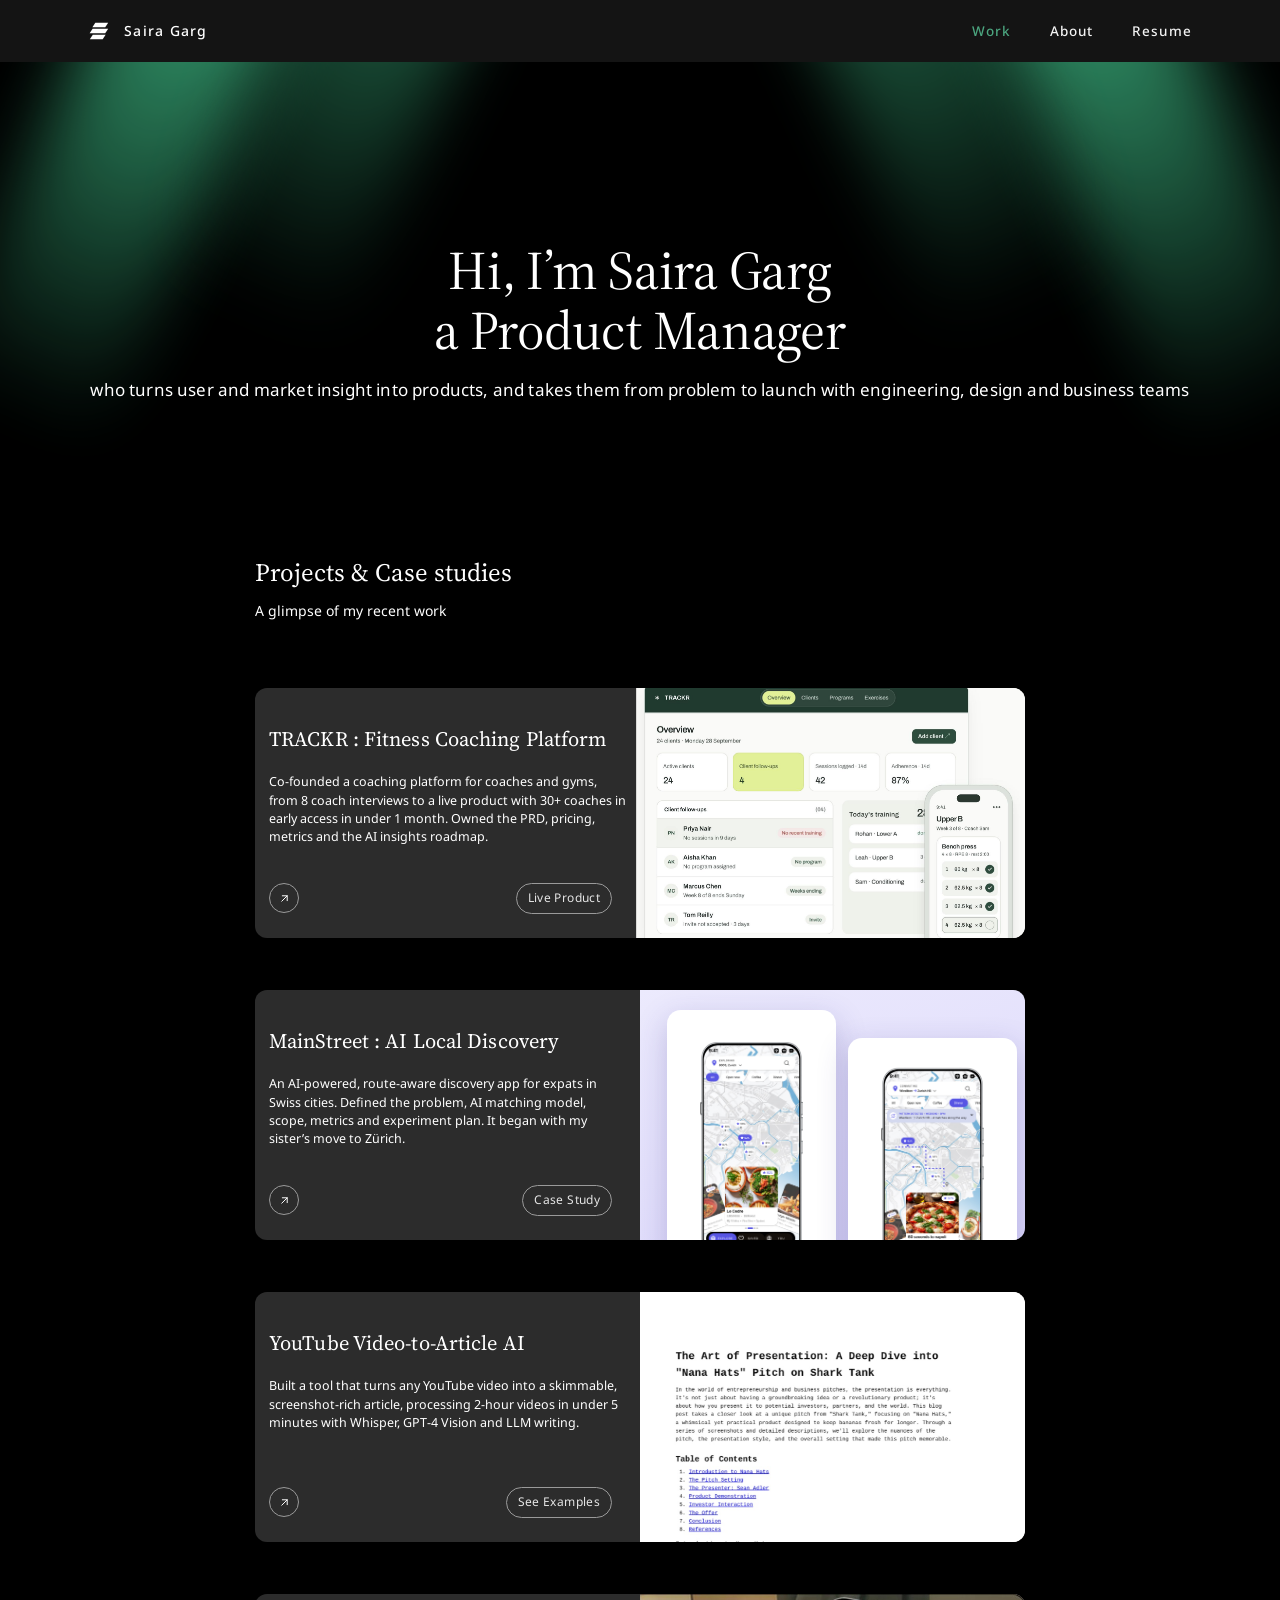
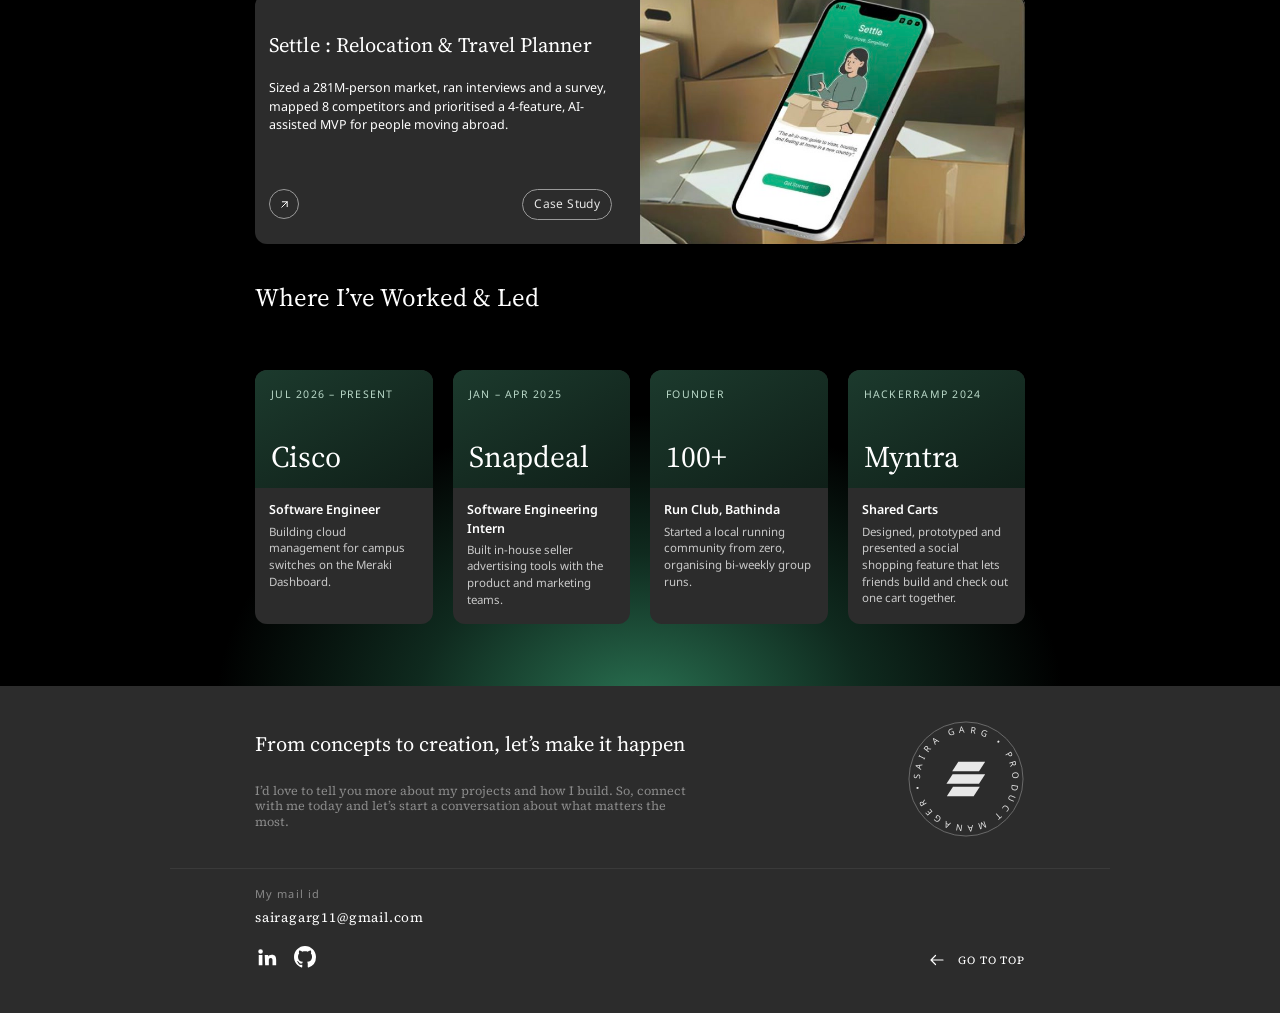
==== commit 9151a445: "Add Video-to-Article case study and align portfolio with resume - New video-to-article.html page wit" ====
--- a/index.html
+++ b/index.html
@@ -34,7 +34,7 @@
     <article class="card">
       <div class="card-body">
         <h3>TRACKR : Fitness Coaching Platform</h3>
-        <p>Co-founded a coaching platform and took it from 8 coach interviews to a working product in under 3 months. Owned the PRD, pricing, success metrics and beta launch plan.</p>
+        <p>Co-founded a coaching platform for coaches and gyms, from 8 coach interviews to a live product with 30+ coaches in early access in under 1 month. Owned the PRD, pricing, metrics and the AI insights roadmap.</p>
         <div class="card-actions">
           <a class="round" href="trackr.html" aria-label="Open the TRACKR case study"><svg viewBox="0 0 24 24" fill="none" stroke="currentColor" stroke-width="1.8" stroke-linecap="round" stroke-linejoin="round" aria-hidden="true"><path d="M7 17 17 7M8 7h9v9"/></svg></a>
           <a class="pill" href="https://trackrdaily.com" target="_blank" rel="noopener">Live Product</a>
@@ -54,6 +54,18 @@
       </div>
       <a class="card-media ms" href="mainstreet.html" tabindex="-1" aria-hidden="true"><img src="assets/mainstreet/hifi-new-1.jpeg" alt=""><img src="assets/mainstreet/hifi-new-2.jpeg" alt=""></a>
     </article>
+    <article class="card">
+      <div class="card-body">
+        <h3>YouTube Video-to-Article AI</h3>
+        <p>Built a tool that turns any YouTube video into a skimmable, screenshot-rich article, processing 2-hour videos in under 5 minutes with Whisper, GPT-4 Vision and LLM writing.</p>
+        <div class="card-actions">
+          <a class="round" href="video-to-article.html" aria-label="Open the Video-to-Article case study"><svg viewBox="0 0 24 24" fill="none" stroke="currentColor" stroke-width="1.8" stroke-linecap="round" stroke-linejoin="round" aria-hidden="true"><path d="M7 17 17 7M8 7h9v9"/></svg></a>
+          <a class="pill" href="video-to-article.html#examples">See Examples</a>
+        </div>
+      </div>
+      <a class="card-media va" href="video-to-article.html" tabindex="-1" aria-hidden="true"><img src="assets/video-article/shark-tank.jpg" alt=""></a>
+    </article>
+
     <article class="card">
       <div class="card-body">
         <h3>Settle : Relocation &amp; Travel Planner</h3>
@@ -77,9 +89,9 @@
 
       <div class="tile"><div class="tile-top"><span class="tag">Jan – Apr 2025</span><span class="big">Snapdeal</span></div><div class="tile-body"><b>Software Engineering Intern</b><span>Built in-house seller advertising tools with the product and marketing teams.</span></div></div>
 
-      <div class="tile"><div class="tile-top"><span class="tag">Founder</span><span class="big">70+</span></div><div class="tile-body"><b>Run Club, Bathinda</b><span>Started a community run club and grew it through outreach and group runs.</span></div></div>
+      <div class="tile"><div class="tile-top"><span class="tag">Founder</span><span class="big">100+</span></div><div class="tile-body"><b>Run Club, Bathinda</b><span>Started a local running community from zero, organising bi-weekly group runs.</span></div></div>
 
-      <div class="tile"><div class="tile-top"><span class="tag">Myntra HackerRamp 2024</span><span class="big">Finalist</span></div><div class="tile-body"><b>Shared Carts</b><span>A social shopping feature that lets friends build and shop one cart together.</span></div></div>
+      <div class="tile"><div class="tile-top"><span class="tag">HackerRamp 2024</span><span class="big">Myntra</span></div><div class="tile-body"><b>Shared Carts</b><span>Designed, prototyped and presented a social shopping feature that lets friends build and check out one cart together.</span></div></div>
 
       </div>
     </div>
--- a/styles.css
+++ b/styles.css
@@ -382,3 +382,6 @@
 .cover4 figcaption { margin-top: 8px !important; font-size: 12.5px !important; color: #cfcfcf; }
 @media (max-width: 820px) { .tldr { grid-template-columns: 1fr; } }
 .case .pillars + p, .case .notes + p, .case .table + p:not(.caption) { margin-top: 22px; }
+.card-media.va { background: #ecebe6; overflow: hidden; }
+.card-media.va img { object-fit: cover; object-position: top center; }
+.shots3 figure a { display: block; }
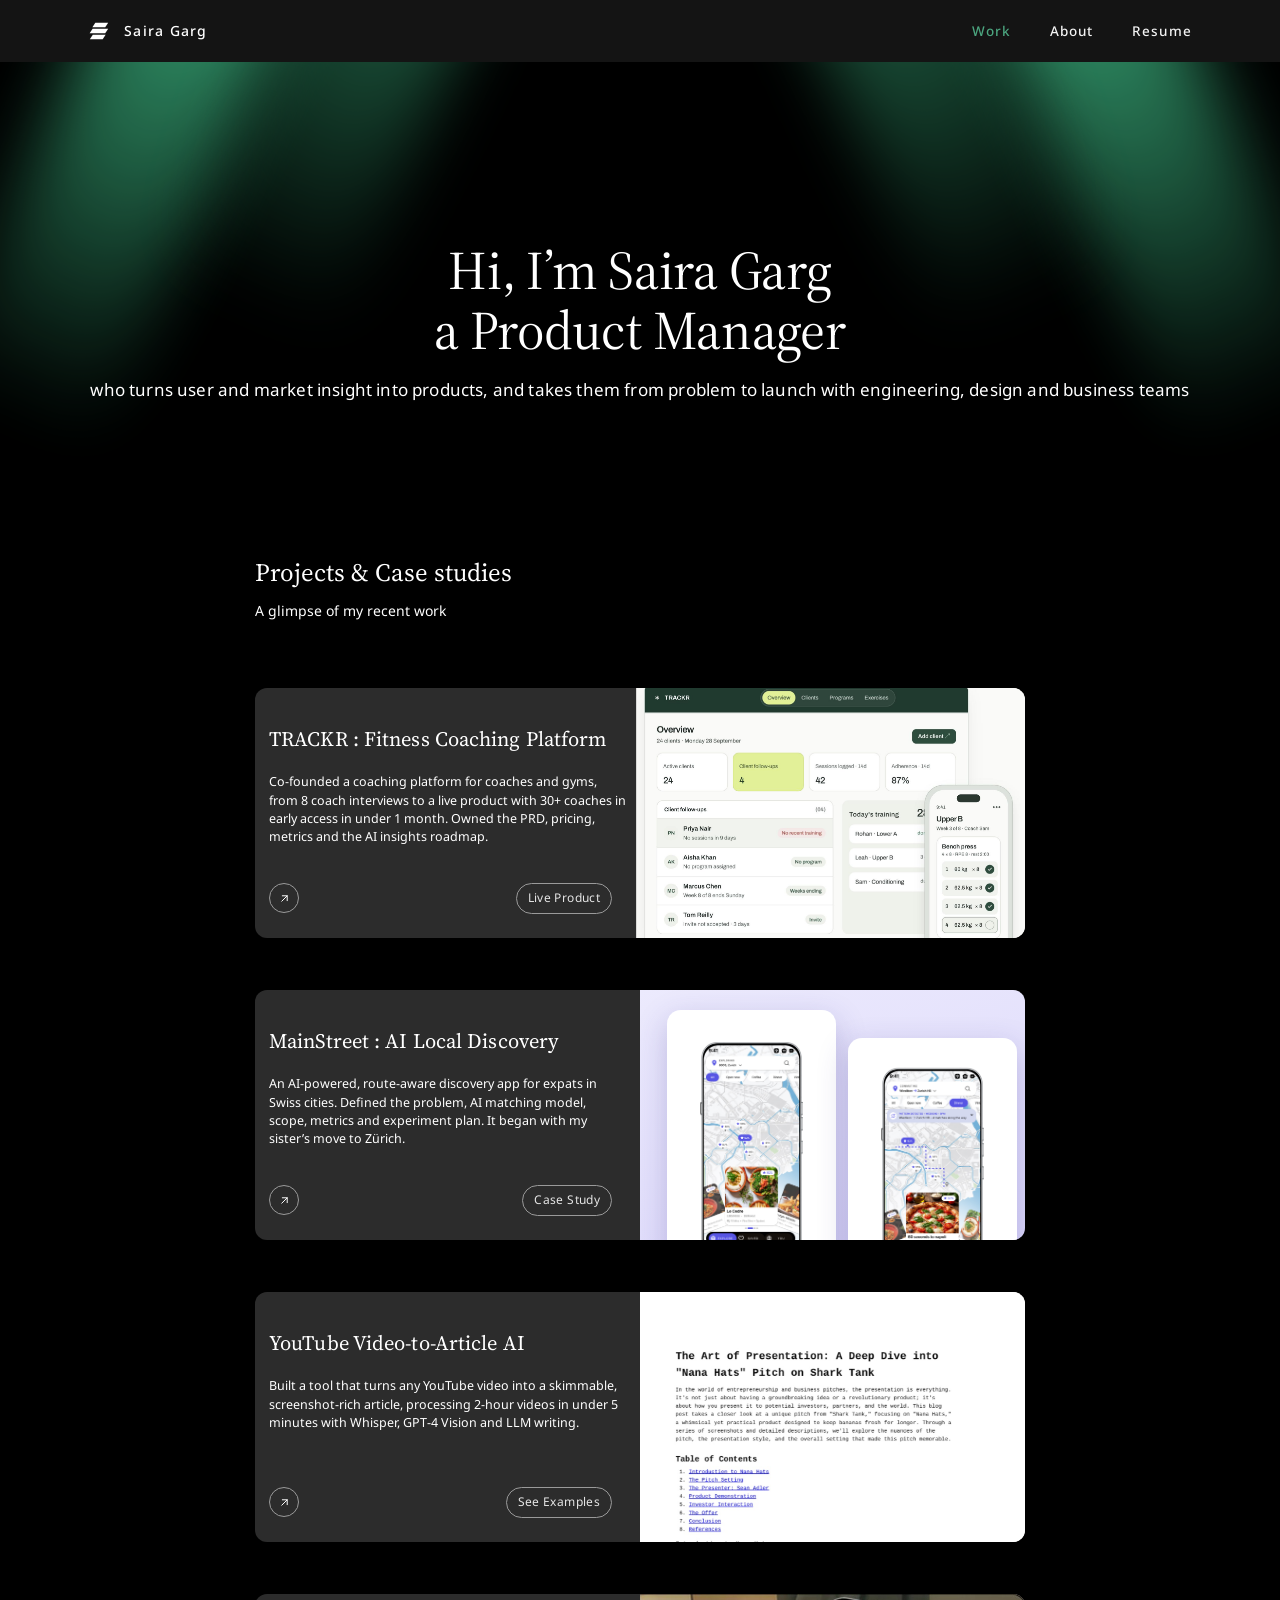
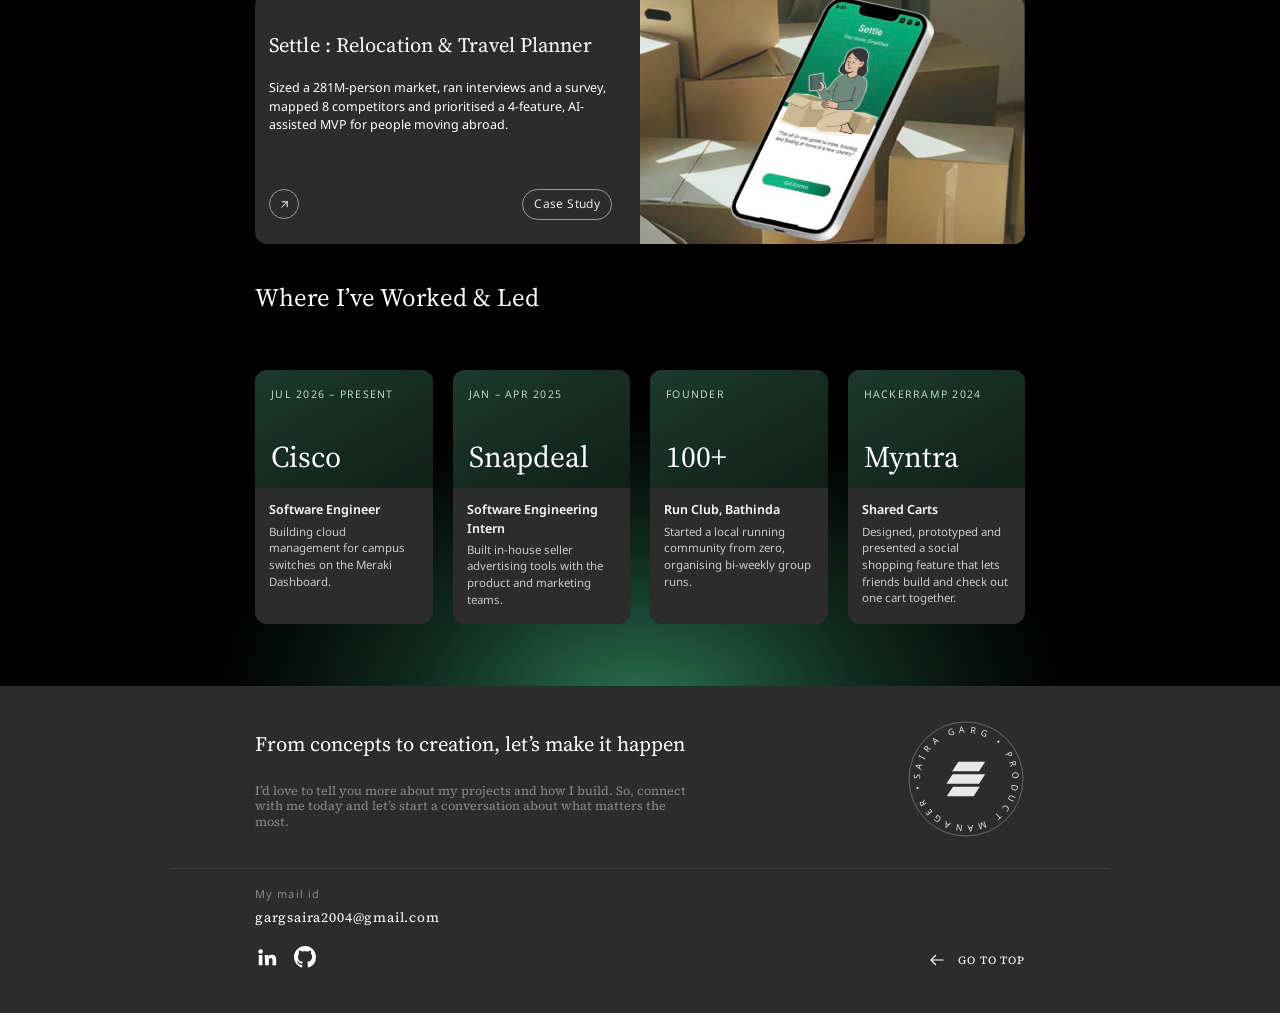
==== commit 6f6b2ead: "Host Video-to-Article examples locally and update contact email - Serve sample article PDFs from ass" ====
--- a/index.html
+++ b/index.html
@@ -116,7 +116,7 @@
   <div class="footer-bottom">
     <div>
       <div class="mail-label">My mail id</div>
-      <a class="mail" href="mailto:sairagarg11@gmail.com">sairagarg11@gmail.com</a>
+      <a class="mail" href="mailto:gargsaira2004@gmail.com">gargsaira2004@gmail.com</a>
       <div class="socials">
         <a href="https://www.linkedin.com/in/saira-garg" target="_blank" rel="noopener" aria-label="LinkedIn"><svg viewBox="0 0 24 24" aria-hidden="true"><path d="M4.98 3.5a2.5 2.5 0 1 1 0 5 2.5 2.5 0 0 1 0-5zM3 9.75h4V21H3zM9.5 9.75h3.8v1.6h.06c.53-1 1.83-1.9 3.76-1.9 4 0 4.88 2.4 4.88 5.9V21h-4v-5c0-1.3-.03-2.9-1.9-2.9s-2.1 1.4-2.1 2.8V21h-4z"/></svg></a>
         <a href="https://github.com/SAIRAGARG" target="_blank" rel="noopener" aria-label="GitHub"><svg viewBox="0 0 16 16" aria-hidden="true"><path d="M8 0C3.58 0 0 3.58 0 8c0 3.54 2.29 6.53 5.47 7.59.4.07.55-.17.55-.38 0-.19-.01-.82-.01-1.49-2.01.37-2.53-.49-2.69-.94-.09-.23-.48-.94-.82-1.13-.28-.15-.68-.52-.01-.53.63-.01 1.08.58 1.23.82.72 1.21 1.87.87 2.33.66.07-.52.28-.87.51-1.07-1.78-.2-3.64-.89-3.64-3.95 0-.87.31-1.59.82-2.15-.08-.2-.36-1.02.08-2.12 0 0 .67-.21 2.2.82.64-.18 1.32-.27 2-.27.68 0 1.36.09 2 .27 1.53-1.04 2.2-.82 2.2-.82.44 1.1.16 1.92.08 2.12.51.56.82 1.27.82 2.15 0 3.07-1.87 3.75-3.65 3.95.29.25.54.73.54 1.48 0 1.07-.01 1.93-.01 2.2 0 .21.15.46.55.38A8.013 8.013 0 0016 8c0-4.420-3.580-8-8-8z"/></svg></a>
